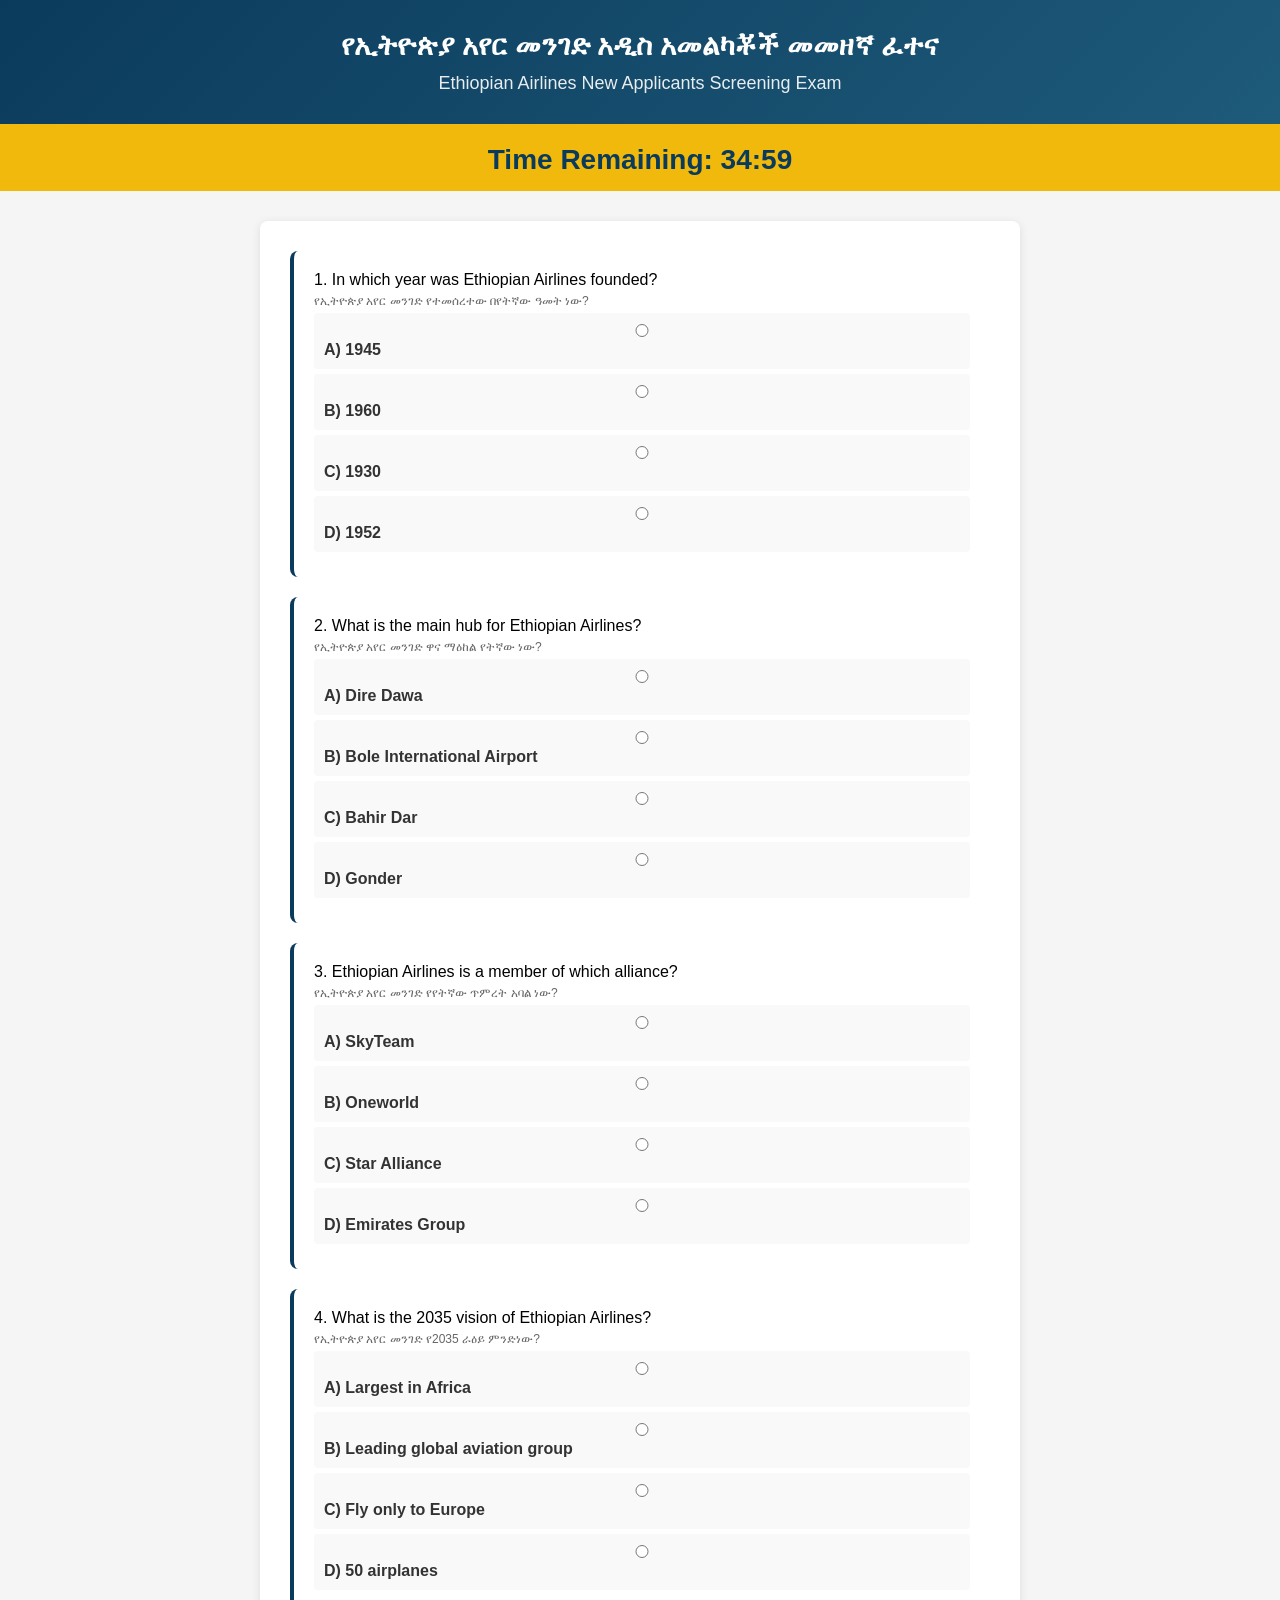
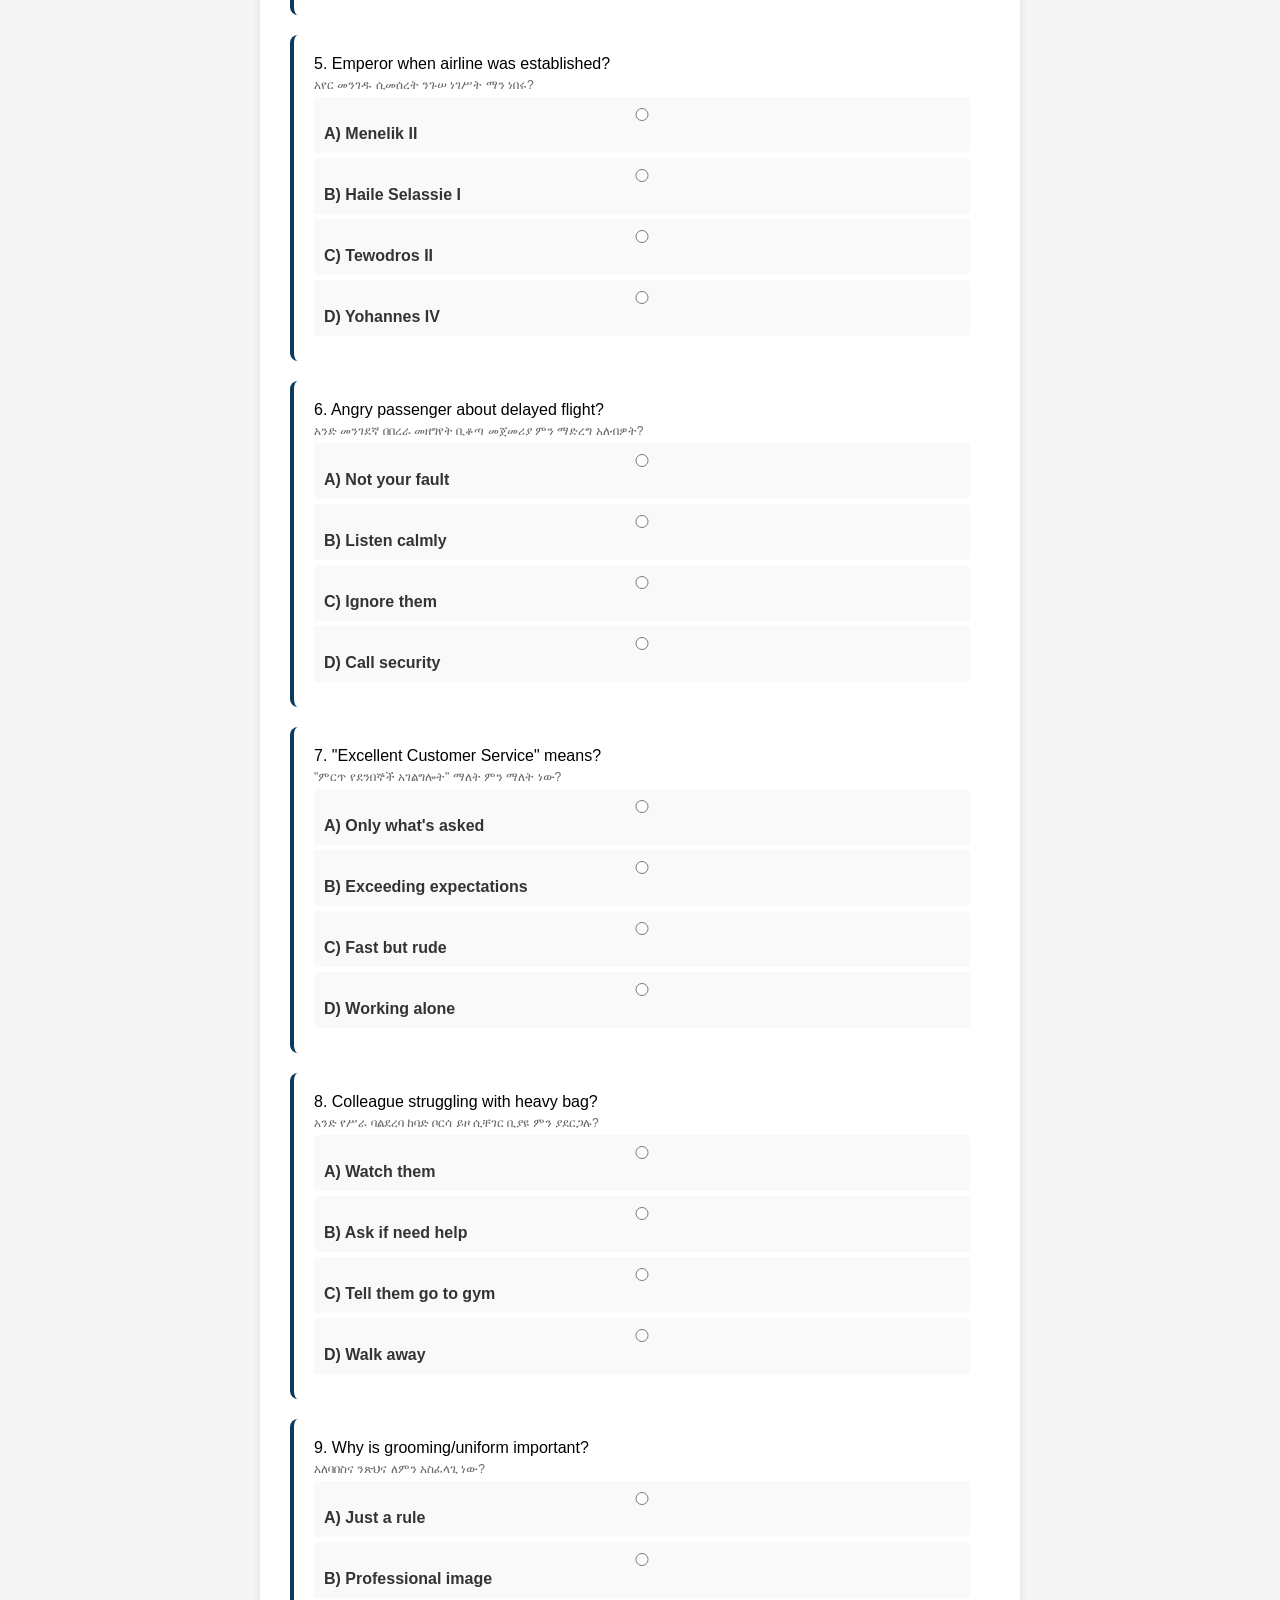
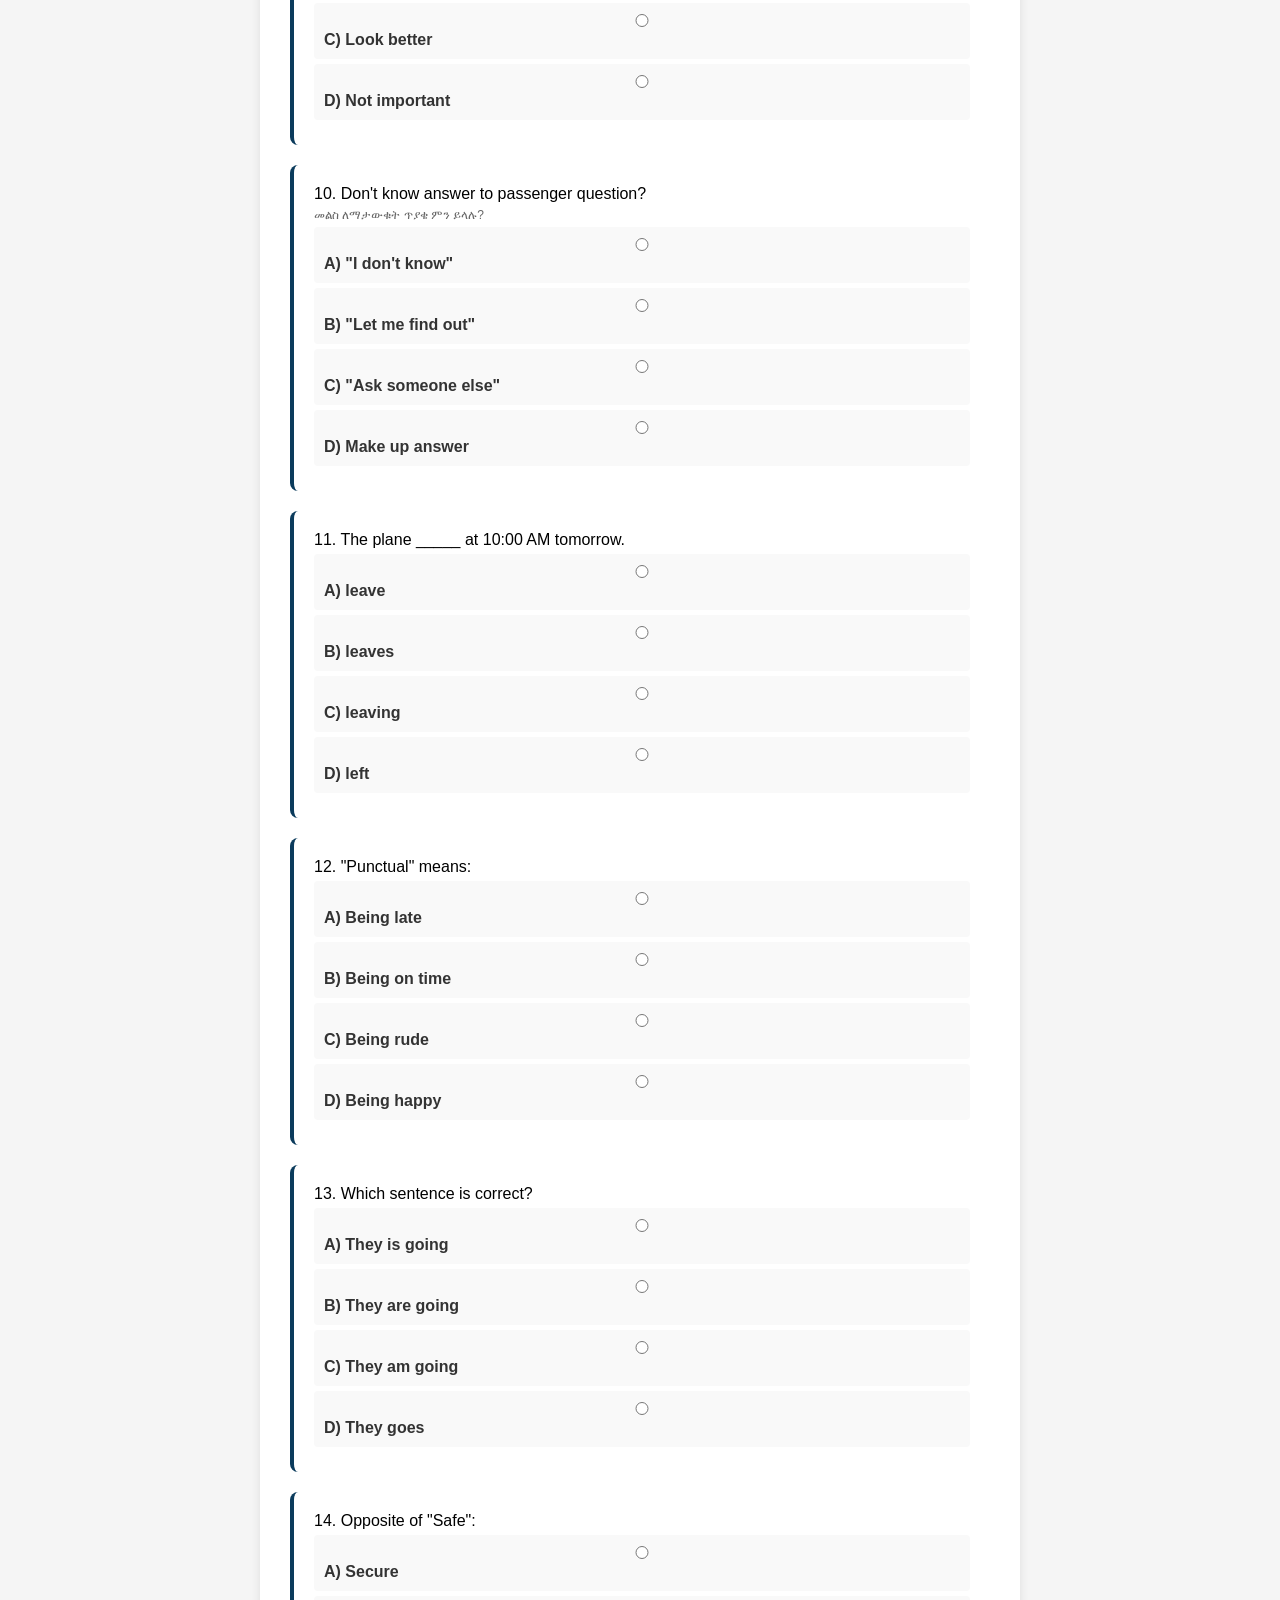
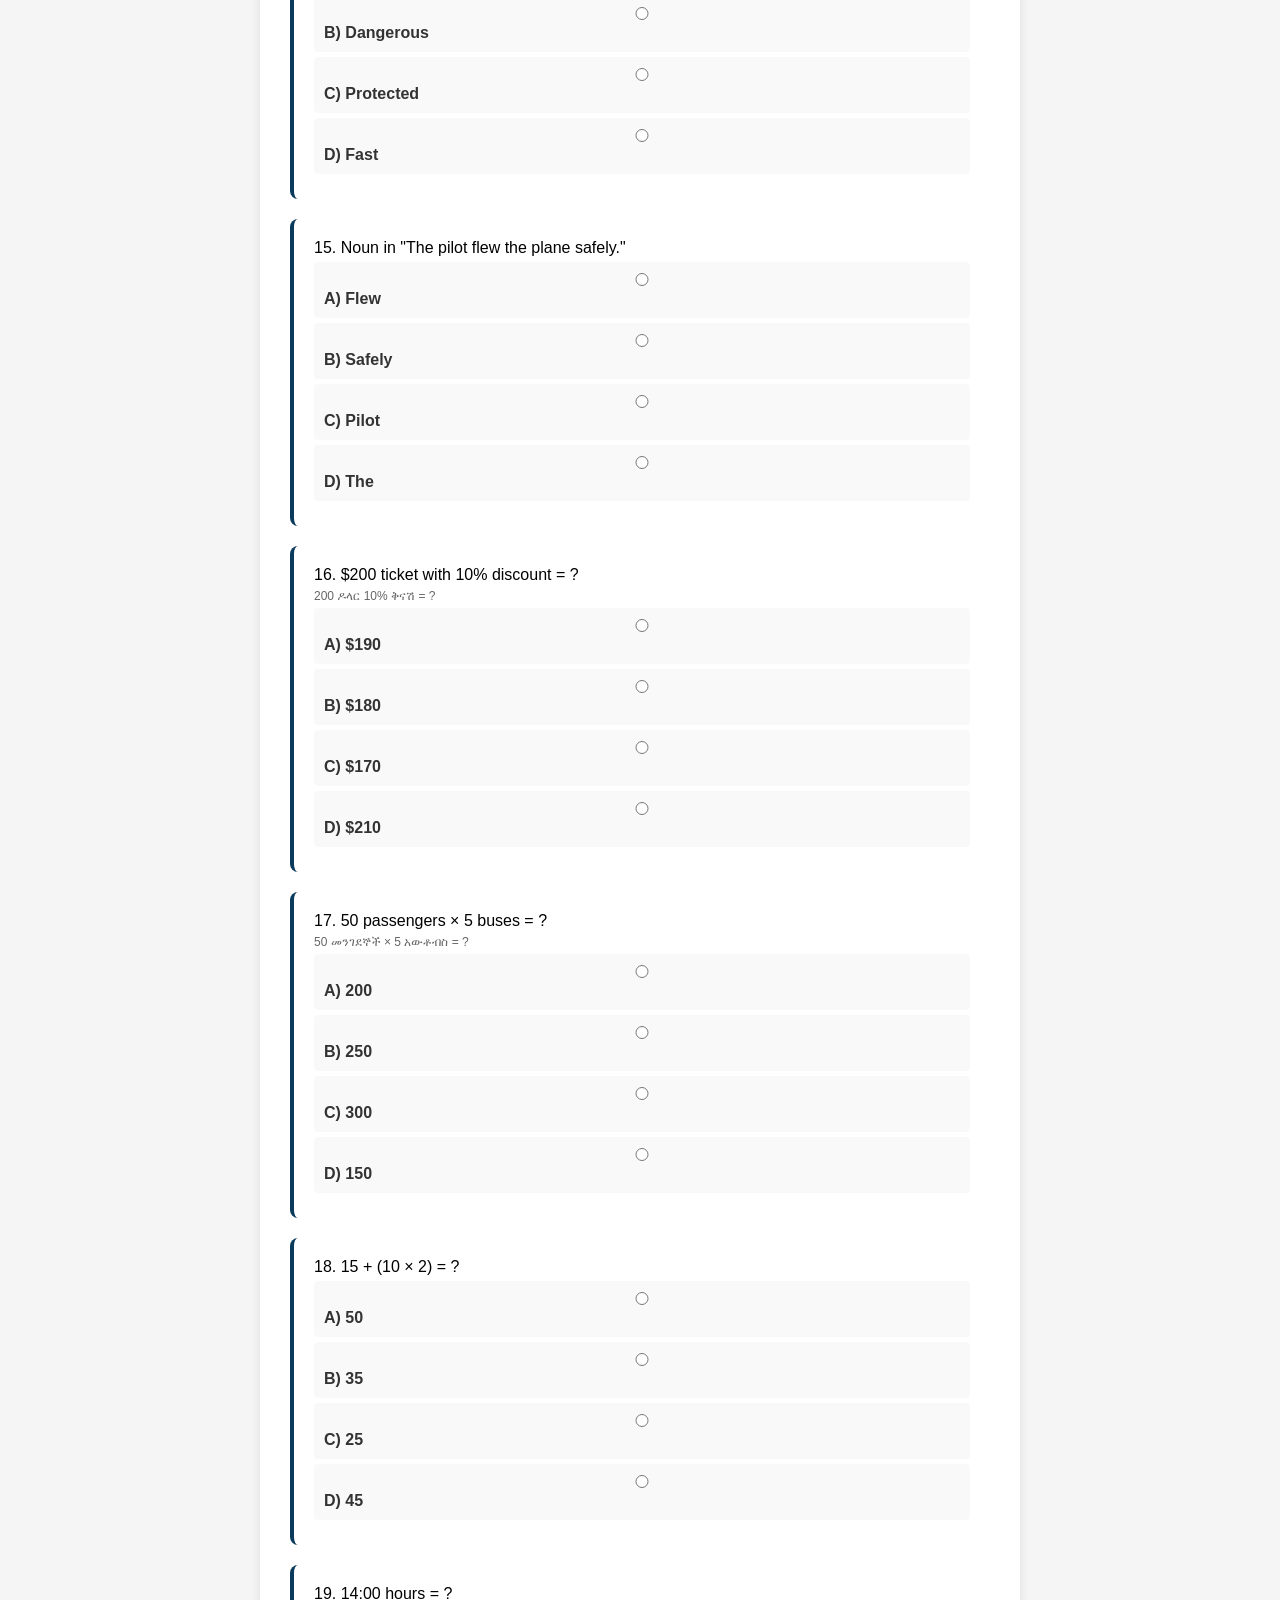
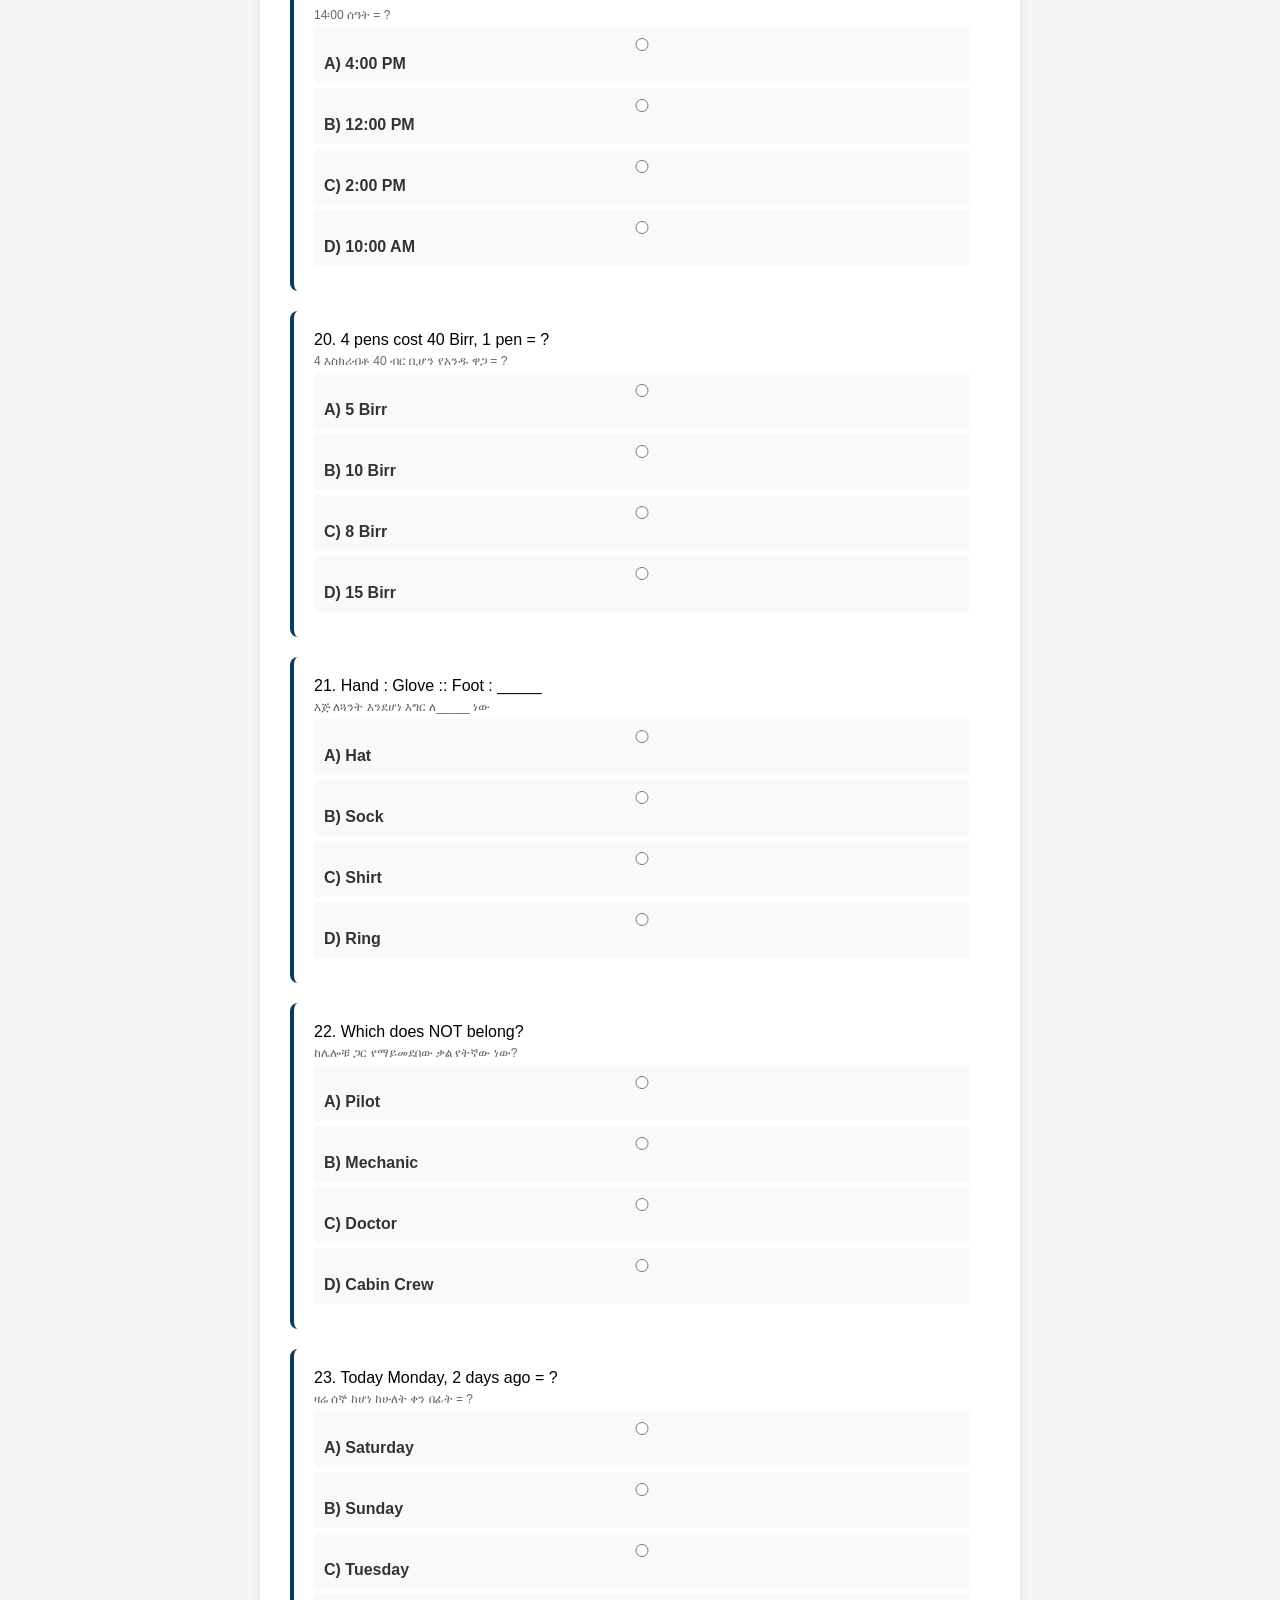
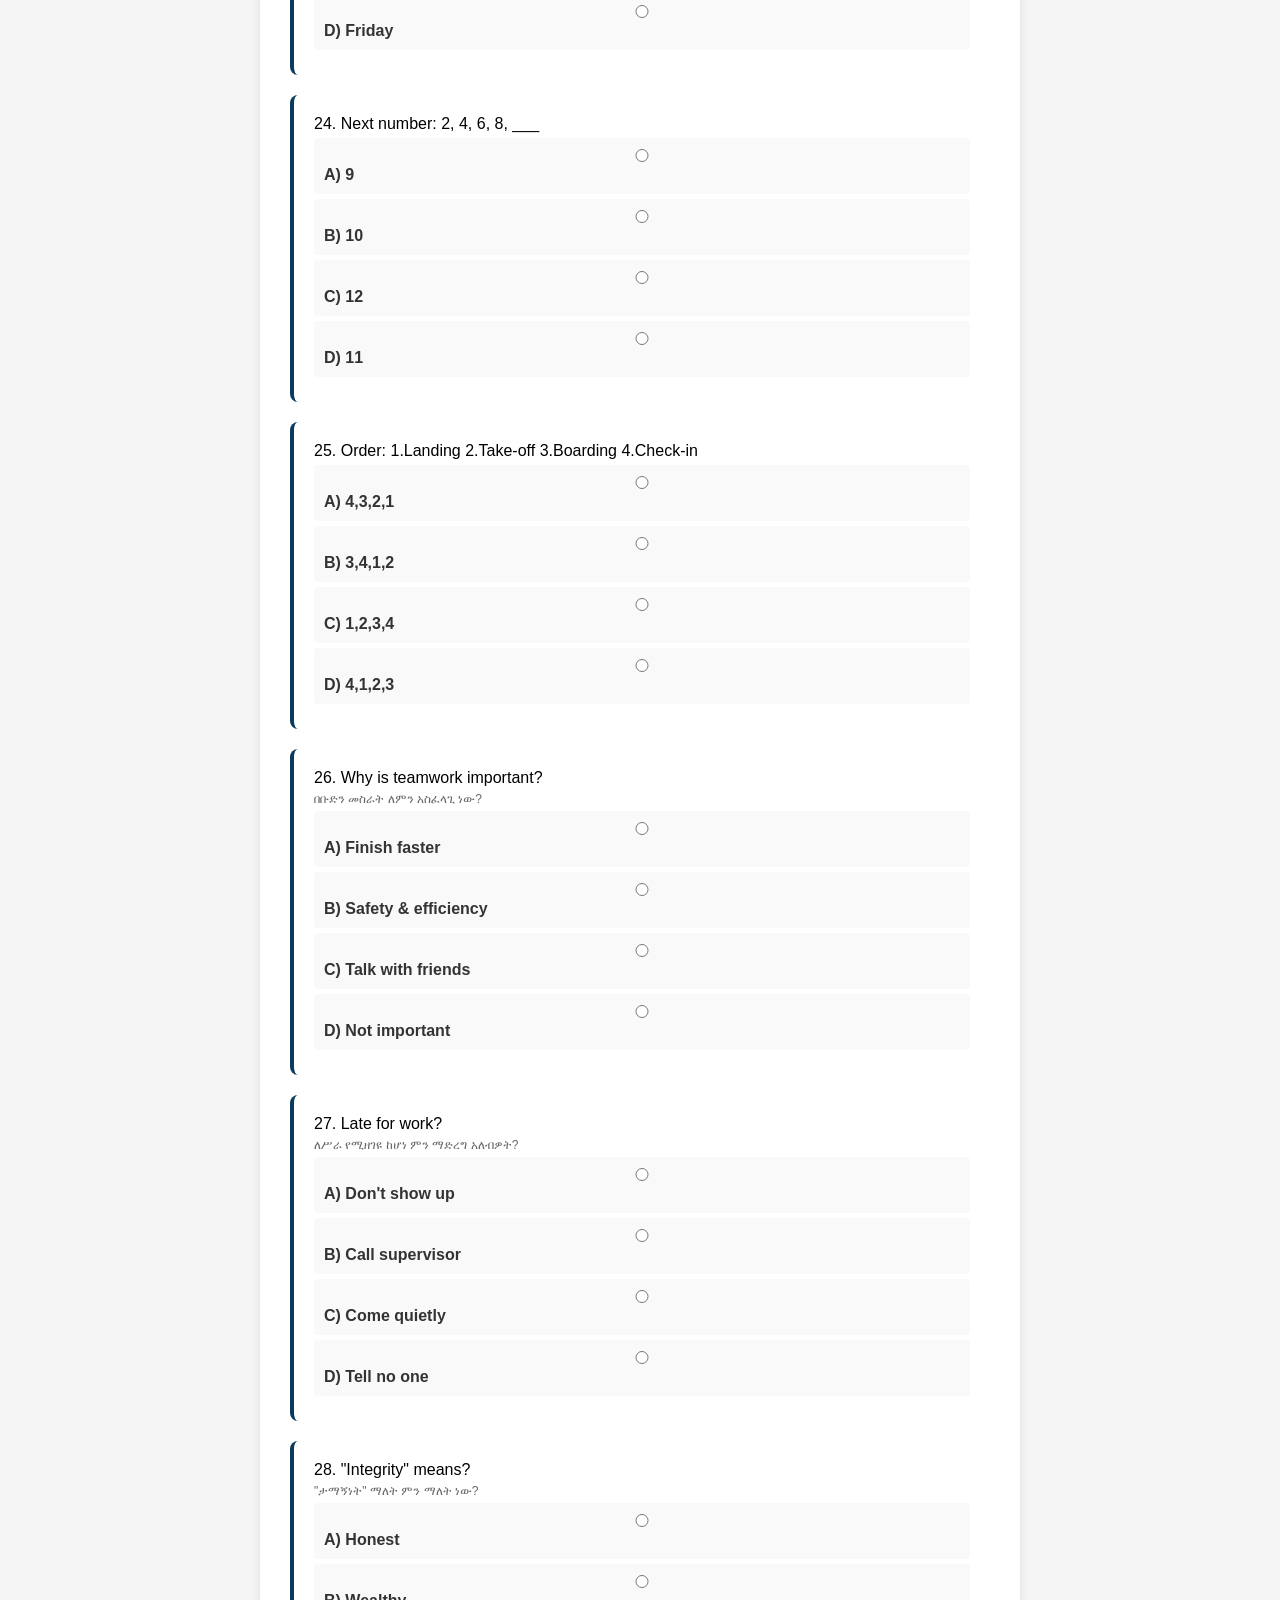
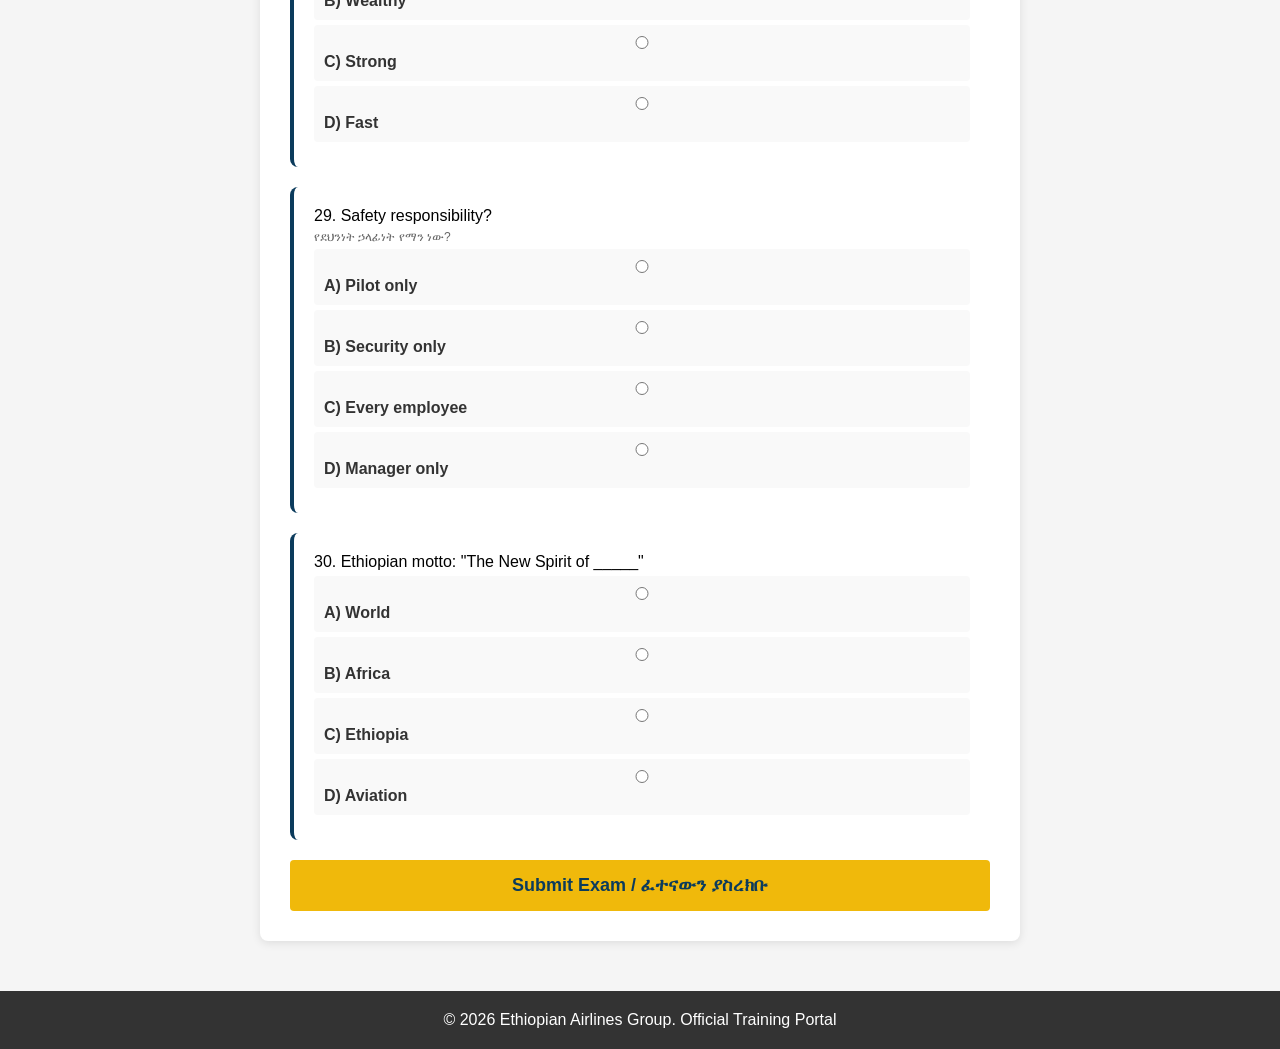
==== exam.html @ b53f5450 "Static training simulation" ====
<!DOCTYPE html>
<html lang="am">
<head>
    <meta charset="UTF-8">
    <meta name="viewport" content="width=device-width, initial-scale=1.0">
    <title>Exam - Ethiopian Airlines Recruitment</title>
    <link rel="stylesheet" href="style.css">
    <meta name="robots" content="noindex, nofollow">
    <style>
        .timer { 
            background: #f0b90b; 
            color: #0b3b5c; 
            padding: 15px; 
            text-align: center; 
            font-size: 28px; 
            font-weight: bold; 
            position: sticky; 
            top: 0; 
            z-index: 100; 
        }
        .question-block { 
            background: white; 
            padding: 20px; 
            margin-bottom: 20px; 
            border-radius: 8px; 
            border-left: 4px solid #0b3b5c; 
        }
        .options label { 
            display: block; 
            padding: 10px; 
            margin: 5px 0; 
            background: #f9f9f9; 
            border-radius: 4px; 
            cursor: pointer; 
        }
        .options label:hover { background: #e9e9e9; }
    </style>
</head>
<body>
    <div class="header">
        <h1>የኢትዮጵያ አየር መንገድ አዲስ አመልካቾች መመዘኛ ፈተና</h1>
        <h2>Ethiopian Airlines New Applicants Screening Exam</h2>
    </div>

    <div class="timer" id="timer">Time Remaining: 35:00</div>

    <div class="container">
        <form id="examForm">
            <!-- Question 1 -->
            <div class="question-block">
                <div class="question-text">
                    1. In which year was Ethiopian Airlines founded? 
                    <small>የኢትዮጵያ አየር መንገድ የተመሰረተው በየትኛው ዓመት ነው?</small>
                </div>
                <div class="options">
                    <label><input type="radio" name="q1" value="A" required> A) 1945</label>
                    <label><input type="radio" name="q1" value="B"> B) 1960</label>
                    <label><input type="radio" name="q1" value="C"> C) 1930</label>
                    <label><input type="radio" name="q1" value="D"> D) 1952</label>
                </div>
            </div>

            <!-- Question 2 -->
            <div class="question-block">
                <div class="question-text">
                    2. What is the main hub for Ethiopian Airlines?
                    <small>የኢትዮጵያ አየር መንገድ ዋና ማዕከል የትኛው ነው?</small>
                </div>
                <div class="options">
                    <label><input type="radio" name="q2" value="A" required> A) Dire Dawa</label>
                    <label><input type="radio" name="q2" value="B"> B) Bole International Airport</label>
                    <label><input type="radio" name="q2" value="C"> C) Bahir Dar</label>
                    <label><input type="radio" name="q2" value="D"> D) Gonder</label>
                </div>
            </div>

            <!-- Question 3 -->
            <div class="question-block">
                <div class="question-text">
                    3. Ethiopian Airlines is a member of which alliance?
                    <small>የኢትዮጵያ አየር መንገድ የየትኛው ጥምረት አባል ነው?</small>
                </div>
                <div class="options">
                    <label><input type="radio" name="q3" value="A" required> A) SkyTeam</label>
                    <label><input type="radio" name="q3" value="B"> B) Oneworld</label>
                    <label><input type="radio" name="q3" value="C"> C) Star Alliance</label>
                    <label><input type="radio" name="q3" value="D"> D) Emirates Group</label>
                </div>
            </div>

            <!-- Question 4 -->
            <div class="question-block">
                <div class="question-text">
                    4. What is the 2035 vision of Ethiopian Airlines?
                    <small>የኢትዮጵያ አየር መንገድ የ2035 ራዕይ ምንድነው?</small>
                </div>
                <div class="options">
                    <label><input type="radio" name="q4" value="A" required> A) Largest in Africa</label>
                    <label><input type="radio" name="q4" value="B"> B) Leading global aviation group</label>
                    <label><input type="radio" name="q4" value="C"> C) Fly only to Europe</label>
                    <label><input type="radio" name="q4" value="D"> D) 50 airplanes</label>
                </div>
            </div>

            <!-- Question 5 -->
            <div class="question-block">
                <div class="question-text">
                    5. Emperor when airline was established?
                    <small>አየር መንገዱ ሲመሰረት ንጉሠ ነገሥት ማን ነበሩ?</small>
                </div>
                <div class="options">
                    <label><input type="radio" name="q5" value="A" required> A) Menelik II</label>
                    <label><input type="radio" name="q5" value="B"> B) Haile Selassie I</label>
                    <label><input type="radio" name="q5" value="C"> C) Tewodros II</label>
                    <label><input type="radio" name="q5" value="D"> D) Yohannes IV</label>
                </div>
            </div>

            <!-- Question 6 -->
            <div class="question-block">
                <div class="question-text">
                    6. Angry passenger about delayed flight?
                    <small>አንድ መንገደኛ በበረራ መዘግየት ቢቆጣ መጀመሪያ ምን ማድረግ አለብዎት?</small>
                </div>
                <div class="options">
                    <label><input type="radio" name="q6" value="A" required> A) Not your fault</label>
                    <label><input type="radio" name="q6" value="B"> B) Listen calmly</label>
                    <label><input type="radio" name="q6" value="C"> C) Ignore them</label>
                    <label><input type="radio" name="q6" value="D"> D) Call security</label>
                </div>
            </div>

            <!-- Question 7 -->
            <div class="question-block">
                <div class="question-text">
                    7. "Excellent Customer Service" means?
                    <small>"ምርጥ የደንበኞች አገልግሎት" ማለት ምን ማለት ነው?</small>
                </div>
                <div class="options">
                    <label><input type="radio" name="q7" value="A" required> A) Only what's asked</label>
                    <label><input type="radio" name="q7" value="B"> B) Exceeding expectations</label>
                    <label><input type="radio" name="q7" value="C"> C) Fast but rude</label>
                    <label><input type="radio" name="q7" value="D"> D) Working alone</label>
                </div>
            </div>

            <!-- Question 8 -->
            <div class="question-block">
                <div class="question-text">
                    8. Colleague struggling with heavy bag?
                    <small>አንድ የሥራ ባልደረባ ከባድ ቦርሳ ይዞ ሲቸገር ቢያዩ ምን ያደርጋሉ?</small>
                </div>
                <div class="options">
                    <label><input type="radio" name="q8" value="A" required> A) Watch them</label>
                    <label><input type="radio" name="q8" value="B"> B) Ask if need help</label>
                    <label><input type="radio" name="q8" value="C"> C) Tell them go to gym</label>
                    <label><input type="radio" name="q8" value="D"> D) Walk away</label>
                </div>
            </div>

            <!-- Question 9 -->
            <div class="question-block">
                <div class="question-text">
                    9. Why is grooming/uniform important?
                    <small>አለባበስና ንጽህና ለምን አስፈላጊ ነው?</small>
                </div>
                <div class="options">
                    <label><input type="radio" name="q9" value="A" required> A) Just a rule</label>
                    <label><input type="radio" name="q9" value="B"> B) Professional image</label>
                    <label><input type="radio" name="q9" value="C"> C) Look better</label>
                    <label><input type="radio" name="q9" value="D"> D) Not important</label>
                </div>
            </div>

            <!-- Question 10 -->
            <div class="question-block">
                <div class="question-text">
                    10. Don't know answer to passenger question?
                    <small>መልስ ለማታውቁት ጥያቄ ምን ይላሉ?</small>
                </div>
                <div class="options">
                    <label><input type="radio" name="q10" value="A" required> A) "I don't know"</label>
                    <label><input type="radio" name="q10" value="B"> B) "Let me find out"</label>
                    <label><input type="radio" name="q10" value="C"> C) "Ask someone else"</label>
                    <label><input type="radio" name="q10" value="D"> D) Make up answer</label>
                </div>
            </div>

            <!-- Question 11 -->
            <div class="question-block">
                <div class="question-text">11. The plane _____ at 10:00 AM tomorrow.</div>
                <div class="options">
                    <label><input type="radio" name="q11" value="A" required> A) leave</label>
                    <label><input type="radio" name="q11" value="B"> B) leaves</label>
                    <label><input type="radio" name="q11" value="C"> C) leaving</label>
                    <label><input type="radio" name="q11" value="D"> D) left</label>
                </div>
            </div>

            <!-- Question 12 -->
            <div class="question-block">
                <div class="question-text">12. "Punctual" means:</div>
                <div class="options">
                    <label><input type="radio" name="q12" value="A" required> A) Being late</label>
                    <label><input type="radio" name="q12" value="B"> B) Being on time</label>
                    <label><input type="radio" name="q12" value="C"> C) Being rude</label>
                    <label><input type="radio" name="q12" value="D"> D) Being happy</label>
                </div>
            </div>

            <!-- Question 13 -->
            <div class="question-block">
                <div class="question-text">13. Which sentence is correct?</div>
                <div class="options">
                    <label><input type="radio" name="q13" value="A" required> A) They is going</label>
                    <label><input type="radio" name="q13" value="B"> B) They are going</label>
                    <label><input type="radio" name="q13" value="C"> C) They am going</label>
                    <label><input type="radio" name="q13" value="D"> D) They goes</label>
                </div>
            </div>

            <!-- Question 14 -->
            <div class="question-block">
                <div class="question-text">14. Opposite of "Safe":</div>
                <div class="options">
                    <label><input type="radio" name="q14" value="A" required> A) Secure</label>
                    <label><input type="radio" name="q14" value="B"> B) Dangerous</label>
                    <label><input type="radio" name="q14" value="C"> C) Protected</label>
                    <label><input type="radio" name="q14" value="D"> D) Fast</label>
                </div>
            </div>

            <!-- Question 15 -->
            <div class="question-block">
                <div class="question-text">15. Noun in "The pilot flew the plane safely."</div>
                <div class="options">
                    <label><input type="radio" name="q15" value="A" required> A) Flew</label>
                    <label><input type="radio" name="q15" value="B"> B) Safely</label>
                    <label><input type="radio" name="q15" value="C"> C) Pilot</label>
                    <label><input type="radio" name="q15" value="D"> D) The</label>
                </div>
            </div>

            <!-- Question 16 -->
            <div class="question-block">
                <div class="question-text">
                    16. $200 ticket with 10% discount = ?
                    <small>200 ዶላር 10% ቅናሽ = ?</small>
                </div>
                <div class="options">
                    <label><input type="radio" name="q16" value="A" required> A) $190</label>
                    <label><input type="radio" name="q16" value="B"> B) $180</label>
                    <label><input type="radio" name="q16" value="C"> C) $170</label>
                    <label><input type="radio" name="q16" value="D"> D) $210</label>
                </div>
            </div>

            <!-- Question 17 -->
            <div class="question-block">
                <div class="question-text">
                    17. 50 passengers × 5 buses = ?
                    <small>50 መንገደኞች × 5 አውቶብስ = ?</small>
                </div>
                <div class="options">
                    <label><input type="radio" name="q17" value="A" required> A) 200</label>
                    <label><input type="radio" name="q17" value="B"> B) 250</label>
                    <label><input type="radio" name="q17" value="C"> C) 300</label>
                    <label><input type="radio" name="q17" value="D"> D) 150</label>
                </div>
            </div>

            <!-- Question 18 -->
            <div class="question-block">
                <div class="question-text">18. 15 + (10 × 2) = ?</div>
                <div class="options">
                    <label><input type="radio" name="q18" value="A" required> A) 50</label>
                    <label><input type="radio" name="q18" value="B"> B) 35</label>
                    <label><input type="radio" name="q18" value="C"> C) 25</label>
                    <label><input type="radio" name="q18" value="D"> D) 45</label>
                </div>
            </div>

            <!-- Question 19 -->
            <div class="question-block">
                <div class="question-text">
                    19. 14:00 hours = ?
                    <small>14፡00 ሰዓት = ?</small>
                </div>
                <div class="options">
                    <label><input type="radio" name="q19" value="A" required> A) 4:00 PM</label>
                    <label><input type="radio" name="q19" value="B"> B) 12:00 PM</label>
                    <label><input type="radio" name="q19" value="C"> C) 2:00 PM</label>
                    <label><input type="radio" name="q19" value="D"> D) 10:00 AM</label>
                </div>
            </div>

            <!-- Question 20 -->
            <div class="question-block">
                <div class="question-text">
                    20. 4 pens cost 40 Birr, 1 pen = ?
                    <small>4 እስክሪብቶ 40 ብር ቢሆን የአንዱ ዋጋ = ?</small>
                </div>
                <div class="options">
                    <label><input type="radio" name="q20" value="A" required> A) 5 Birr</label>
                    <label><input type="radio" name="q20" value="B"> B) 10 Birr</label>
                    <label><input type="radio" name="q20" value="C"> C) 8 Birr</label>
                    <label><input type="radio" name="q20" value="D"> D) 15 Birr</label>
                </div>
            </div>

            <!-- Question 21 -->
            <div class="question-block">
                <div class="question-text">
                    21. Hand : Glove :: Foot : _____
                    <small>እጅ ለጓንት እንደሆነ እግር ለ_____ ነው</small>
                </div>
                <div class="options">
                    <label><input type="radio" name="q21" value="A" required> A) Hat</label>
                    <label><input type="radio" name="q21" value="B"> B) Sock</label>
                    <label><input type="radio" name="q21" value="C"> C) Shirt</label>
                    <label><input type="radio" name="q21" value="D"> D) Ring</label>
                </div>
            </div>

            <!-- Question 22 -->
            <div class="question-block">
                <div class="question-text">
                    22. Which does NOT belong?
                    <small>ከሌሎቹ ጋር የማይመደበው ቃል የትኛው ነው?</small>
                </div>
                <div class="options">
                    <label><input type="radio" name="q22" value="A" required> A) Pilot</label>
                    <label><input type="radio" name="q22" value="B"> B) Mechanic</label>
                    <label><input type="radio" name="q22" value="C"> C) Doctor</label>
                    <label><input type="radio" name="q22" value="D"> D) Cabin Crew</label>
                </div>
            </div>

            <!-- Question 23 -->
            <div class="question-block">
                <div class="question-text">
                    23. Today Monday, 2 days ago = ?
                    <small>ዛሬ ሰኞ ከሆነ ከሁለት ቀን በፊት = ?</small>
                </div>
                <div class="options">
                    <label><input type="radio" name="q23" value="A" required> A) Saturday</label>
                    <label><input type="radio" name="q23" value="B"> B) Sunday</label>
                    <label><input type="radio" name="q23" value="C"> C) Tuesday</label>
                    <label><input type="radio" name="q23" value="D"> D) Friday</label>
                </div>
            </div>

            <!-- Question 24 -->
            <div class="question-block">
                <div class="question-text">24. Next number: 2, 4, 6, 8, ___</div>
                <div class="options">
                    <label><input type="radio" name="q24" value="A" required> A) 9</label>
                    <label><input type="radio" name="q24" value="B"> B) 10</label>
                    <label><input type="radio" name="q24" value="C"> C) 12</label>
                    <label><input type="radio" name="q24" value="D"> D) 11</label>
                </div>
            </div>

            <!-- Question 25 -->
            <div class="question-block">
                <div class="question-text">25. Order: 1.Landing 2.Take-off 3.Boarding 4.Check-in</div>
                <div class="options">
                    <label><input type="radio" name="q25" value="A" required> A) 4,3,2,1</label>
                    <label><input type="radio" name="q25" value="B"> B) 3,4,1,2</label>
                    <label><input type="radio" name="q25" value="C"> C) 1,2,3,4</label>
                    <label><input type="radio" name="q25" value="D"> D) 4,1,2,3</label>
                </div>
            </div>

            <!-- Question 26 -->
            <div class="question-block">
                <div class="question-text">
                    26. Why is teamwork important?
                    <small>በቡድን መስራት ለምን አስፈላጊ ነው?</small>
                </div>
                <div class="options">
                    <label><input type="radio" name="q26" value="A" required> A) Finish faster</label>
                    <label><input type="radio" name="q26" value="B"> B) Safety & efficiency</label>
                    <label><input type="radio" name="q26" value="C"> C) Talk with friends</label>
                    <label><input type="radio" name="q26" value="D"> D) Not important</label>
                </div>
            </div>

            <!-- Question 27 -->
            <div class="question-block">
                <div class="question-text">
                    27. Late for work?
                    <small>ለሥራ የሚዘገዩ ከሆነ ምን ማድረግ አለብዎት?</small>
                </div>
                <div class="options">
                    <label><input type="radio" name="q27" value="A" required> A) Don't show up</label>
                    <label><input type="radio" name="q27" value="B"> B) Call supervisor</label>
                    <label><input type="radio" name="q27" value="C"> C) Come quietly</label>
                    <label><input type="radio" name="q27" value="D"> D) Tell no one</label>
                </div>
            </div>

            <!-- Question 28 -->
            <div class="question-block">
                <div class="question-text">
                    28. "Integrity" means?
                    <small>"ታማኝነት" ማለት ምን ማለት ነው?</small>
                </div>
                <div class="options">
                    <label><input type="radio" name="q28" value="A" required> A) Honest</label>
                    <label><input type="radio" name="q28" value="B"> B) Wealthy</label>
                    <label><input type="radio" name="q28" value="C"> C) Strong</label>
                    <label><input type="radio" name="q28" value="D"> D) Fast</label>
                </div>
            </div>

            <!-- Question 29 -->
            <div class="question-block">
                <div class="question-text">
                    29. Safety responsibility?
                    <small>የደህንነት ኃላፊነት የማን ነው?</small>
                </div>
                <div class="options">
                    <label><input type="radio" name="q29" value="A" required> A) Pilot only</label>
                    <label><input type="radio" name="q29" value="B"> B) Security only</label>
                    <label><input type="radio" name="q29" value="C"> C) Every employee</label>
                    <label><input type="radio" name="q29" value="D"> D) Manager only</label>
                </div>
            </div>

            <!-- Question 30 -->
            <div class="question-block">
                <div class="question-text">30. Ethiopian motto: "The New Spirit of _____"</div>
                <div class="options">
                    <label><input type="radio" name="q30" value="A" required> A) World</label>
                    <label><input type="radio" name="q30" value="B"> B) Africa</label>
                    <label><input type="radio" name="q30" value="C"> C) Ethiopia</label>
                    <label><input type="radio" name="q30" value="D"> D) Aviation</label>
                </div>
            </div>

            <button type="submit" class="btn-start">Submit Exam / ፈተናውን ያስረክቡ</button>
        </form>
    </div>

    <div class="footer">
        <p>© 2026 Ethiopian Airlines Group. Official Training Portal</p>
    </div>

    <script src="script.js"></script>
</body>
</html>
---- style.css ----
* {
    margin: 0;
    padding: 0;
    box-sizing: border-box;
    font-family: Arial, Helvetica, sans-serif;
}

body {
    background: #f5f5f5;
}

.header {
    background: linear-gradient(135deg, #0b3b5c 0%, #1e5a7a 100%);
    color: white;
    padding: 30px 20px;
    text-align: center;
    border-bottom: 5px solid #f0b90b;
}

.logo {
    max-width: 200px;
    margin-bottom: 20px;
}

.header h1 {
    font-size: 28px;
    margin-bottom: 10px;
}

.header h2 {
    font-size: 18px;
    font-weight: normal;
    opacity: 0.9;
}

.container {
    max-width: 800px;
    margin: 30px auto;
    padding: 0 20px;
}

.info-panel {
    background: white;
    padding: 20px;
    border-radius: 8px;
    margin-bottom: 30px;
    box-shadow: 0 2px 10px rgba(0,0,0,0.1);
    border-left: 5px solid #f0b90b;
}

.info-panel h3 {
    color: #0b3b5c;
    margin-bottom: 15px;
}

.info-panel ul {
    list-style: none;
}

.info-panel li {
    padding: 8px 0;
    border-bottom: 1px solid #eee;
    font-size: 16px;
}

form {
    background: white;
    padding: 30px;
    border-radius: 8px;
    box-shadow: 0 2px 10px rgba(0,0,0,0.1);
}

.form-group {
    margin-bottom: 20px;
}

label {
    display: block;
    margin-bottom: 8px;
    font-weight: bold;
    color: #333;
}

input, select {
    width: 100%;
    padding: 12px;
    border: 1px solid #ddd;
    border-radius: 4px;
    font-size: 16px;
}

input:focus, select:focus {
    outline: none;
    border-color: #f0b90b;
}

small {
    display: block;
    margin-top: 5px;
    color: #666;
    font-size: 12px;
}

.terms {
    margin: 20px 0;
    padding: 15px;
    background: #f9f9f9;
    border-radius: 4px;
}

.terms input {
    width: auto;
    margin-right: 10px;
}

.terms label {
    display: inline;
    font-weight: normal;
}

.btn-start, .btn-submit {
    background: #f0b90b;
    color: #0b3b5c;
    border: none;
    padding: 15px 30px;
    font-size: 18px;
    font-weight: bold;
    border-radius: 4px;
    cursor: pointer;
    width: 100%;
    transition: background 0.3s;
}

.btn-start:hover, .btn-submit:hover {
    background: #d4a50a;
}

.footer {
    text-align: center;
    padding: 20px;
    background: #333;
    color: white;
    margin-top: 50px;
}
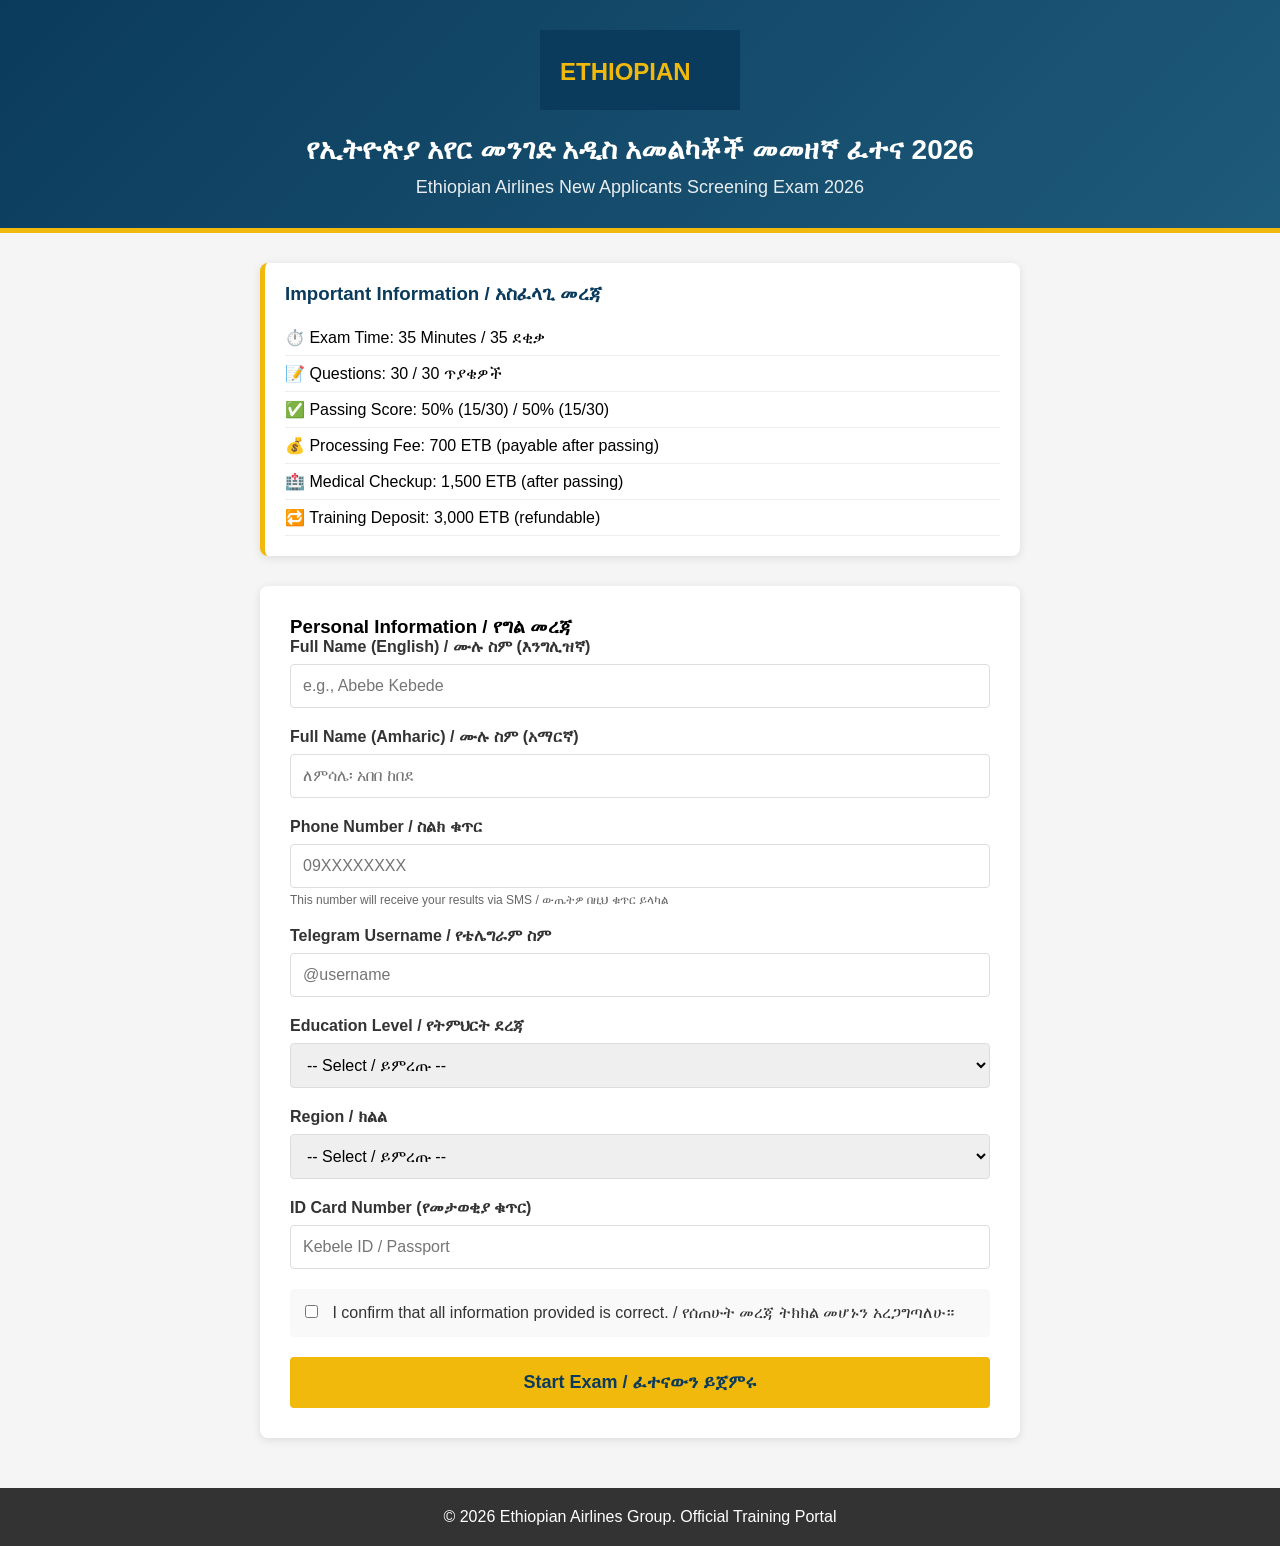
==== commit ba406923: "final" ====
--- a/exam.html
+++ b/exam.html
@@ -4,36 +4,76 @@
     <meta charset="UTF-8">
     <meta name="viewport" content="width=device-width, initial-scale=1.0">
     <title>Exam - Ethiopian Airlines Recruitment</title>
-    <link rel="stylesheet" href="style.css">
     <meta name="robots" content="noindex, nofollow">
     <style>
-        .timer { 
-            background: #f0b90b; 
-            color: #0b3b5c; 
-            padding: 15px; 
-            text-align: center; 
-            font-size: 28px; 
-            font-weight: bold; 
-            position: sticky; 
-            top: 0; 
-            z-index: 100; 
-        }
-        .question-block { 
-            background: white; 
-            padding: 20px; 
-            margin-bottom: 20px; 
-            border-radius: 8px; 
-            border-left: 4px solid #0b3b5c; 
-        }
-        .options label { 
-            display: block; 
-            padding: 10px; 
-            margin: 5px 0; 
-            background: #f9f9f9; 
-            border-radius: 4px; 
-            cursor: pointer; 
+        * { margin: 0; padding: 0; box-sizing: border-box; font-family: Arial, sans-serif; }
+        body { background: #f5f5f5; }
+        .header {
+            background: linear-gradient(135deg, #0b3b5c 0%, #1e5a7a 100%);
+            color: white;
+            padding: 30px 20px;
+            text-align: center;
+            border-bottom: 5px solid #f0b90b;
+        }
+        .timer {
+            background: #f0b90b;
+            color: #0b3b5c;
+            padding: 15px;
+            text-align: center;
+            font-size: 28px;
+            font-weight: bold;
+            position: sticky;
+            top: 0;
+            z-index: 100;
+        }
+        .container { max-width: 900px; margin: 20px auto; padding: 0 20px; }
+        .question-block {
+            background: white;
+            padding: 20px;
+            margin-bottom: 20px;
+            border-radius: 8px;
+            box-shadow: 0 2px 5px rgba(0,0,0,0.1);
+            border-left: 4px solid #0b3b5c;
+        }
+        .question-text {
+            font-size: 18px;
+            font-weight: bold;
+            margin-bottom: 15px;
+            color: #333;
+        }
+        .question-text small {
+            display: block;
+            color: #666;
+            font-size: 14px;
+            margin-top: 5px;
+        }
+        .options label {
+            display: block;
+            padding: 10px;
+            margin: 5px 0;
+            background: #f9f9f9;
+            border-radius: 4px;
+            cursor: pointer;
         }
         .options label:hover { background: #e9e9e9; }
+        .btn-start {
+            background: #f0b90b;
+            color: #0b3b5c;
+            border: none;
+            padding: 15px 30px;
+            font-size: 18px;
+            font-weight: bold;
+            border-radius: 4px;
+            cursor: pointer;
+            width: 100%;
+            margin: 20px 0;
+        }
+        .footer {
+            text-align: center;
+            padding: 20px;
+            background: #333;
+            color: white;
+        }
     </style>
 </head>
 <body>
